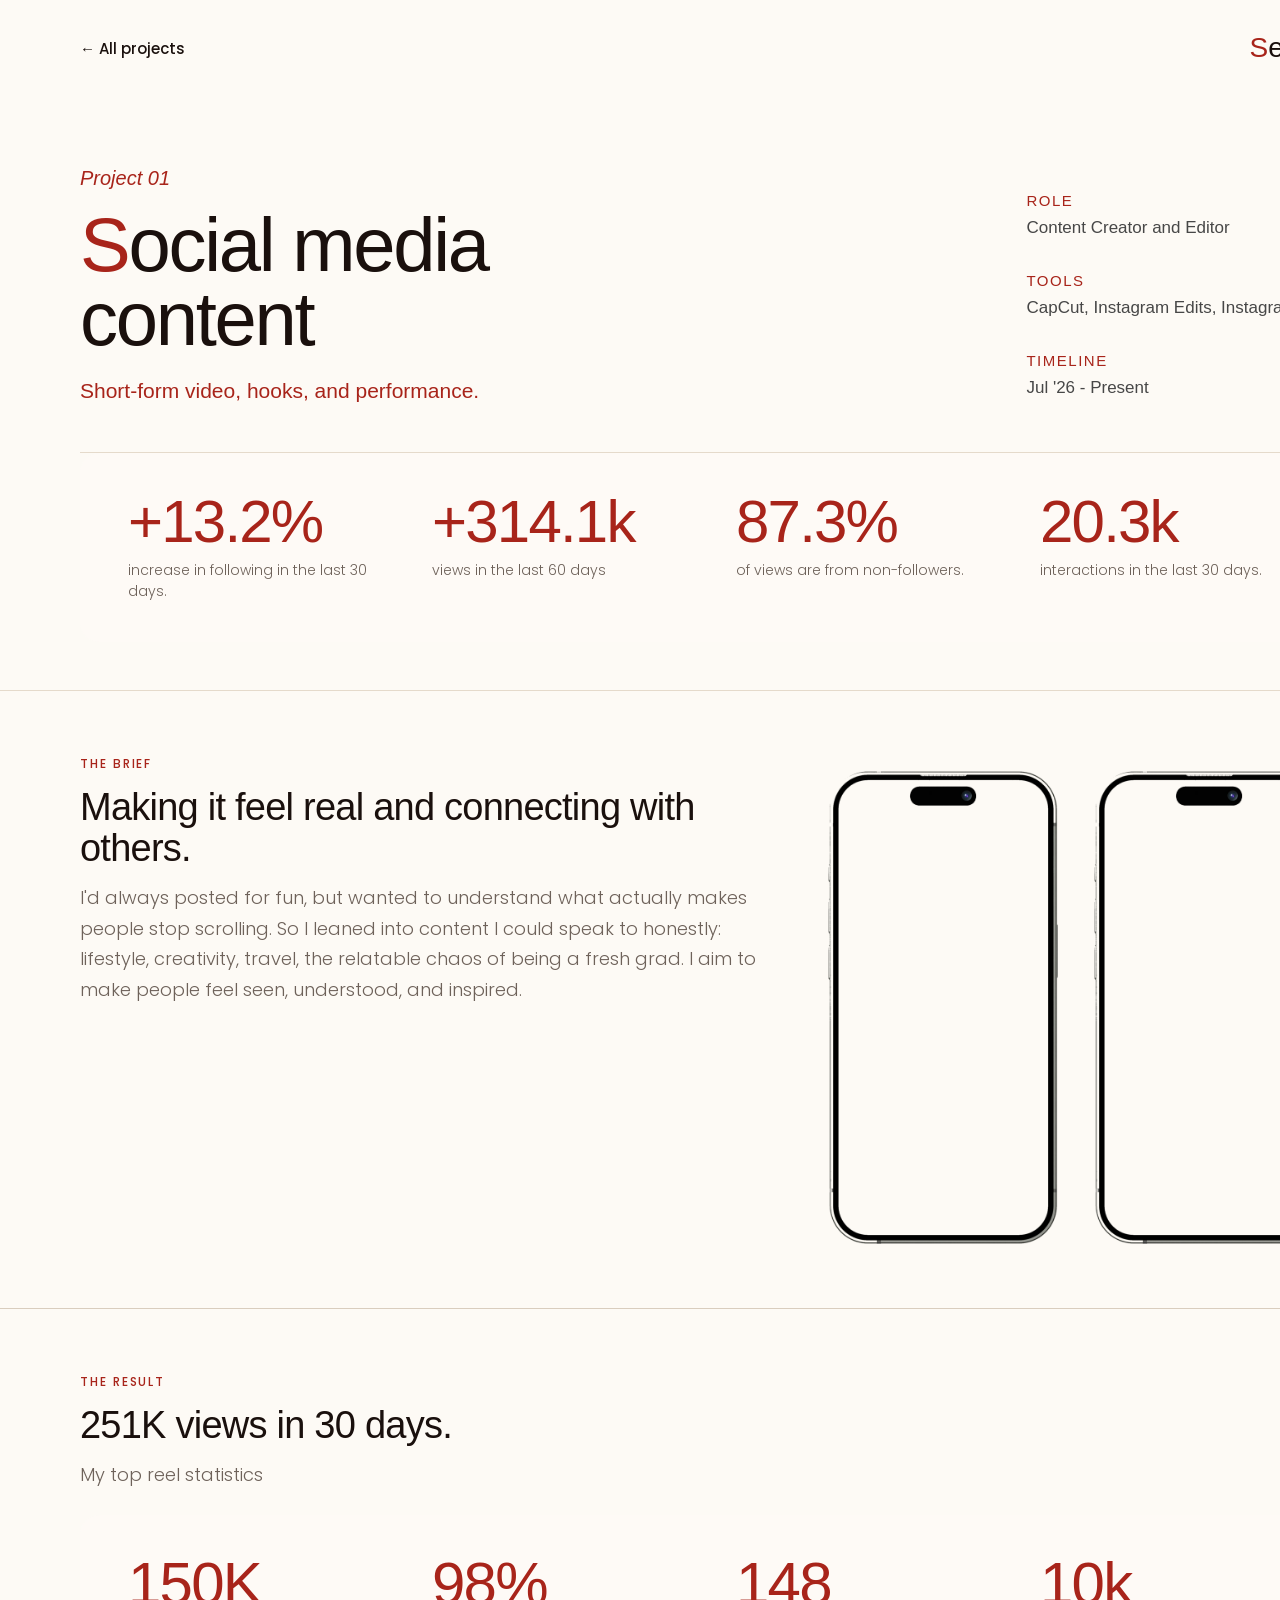
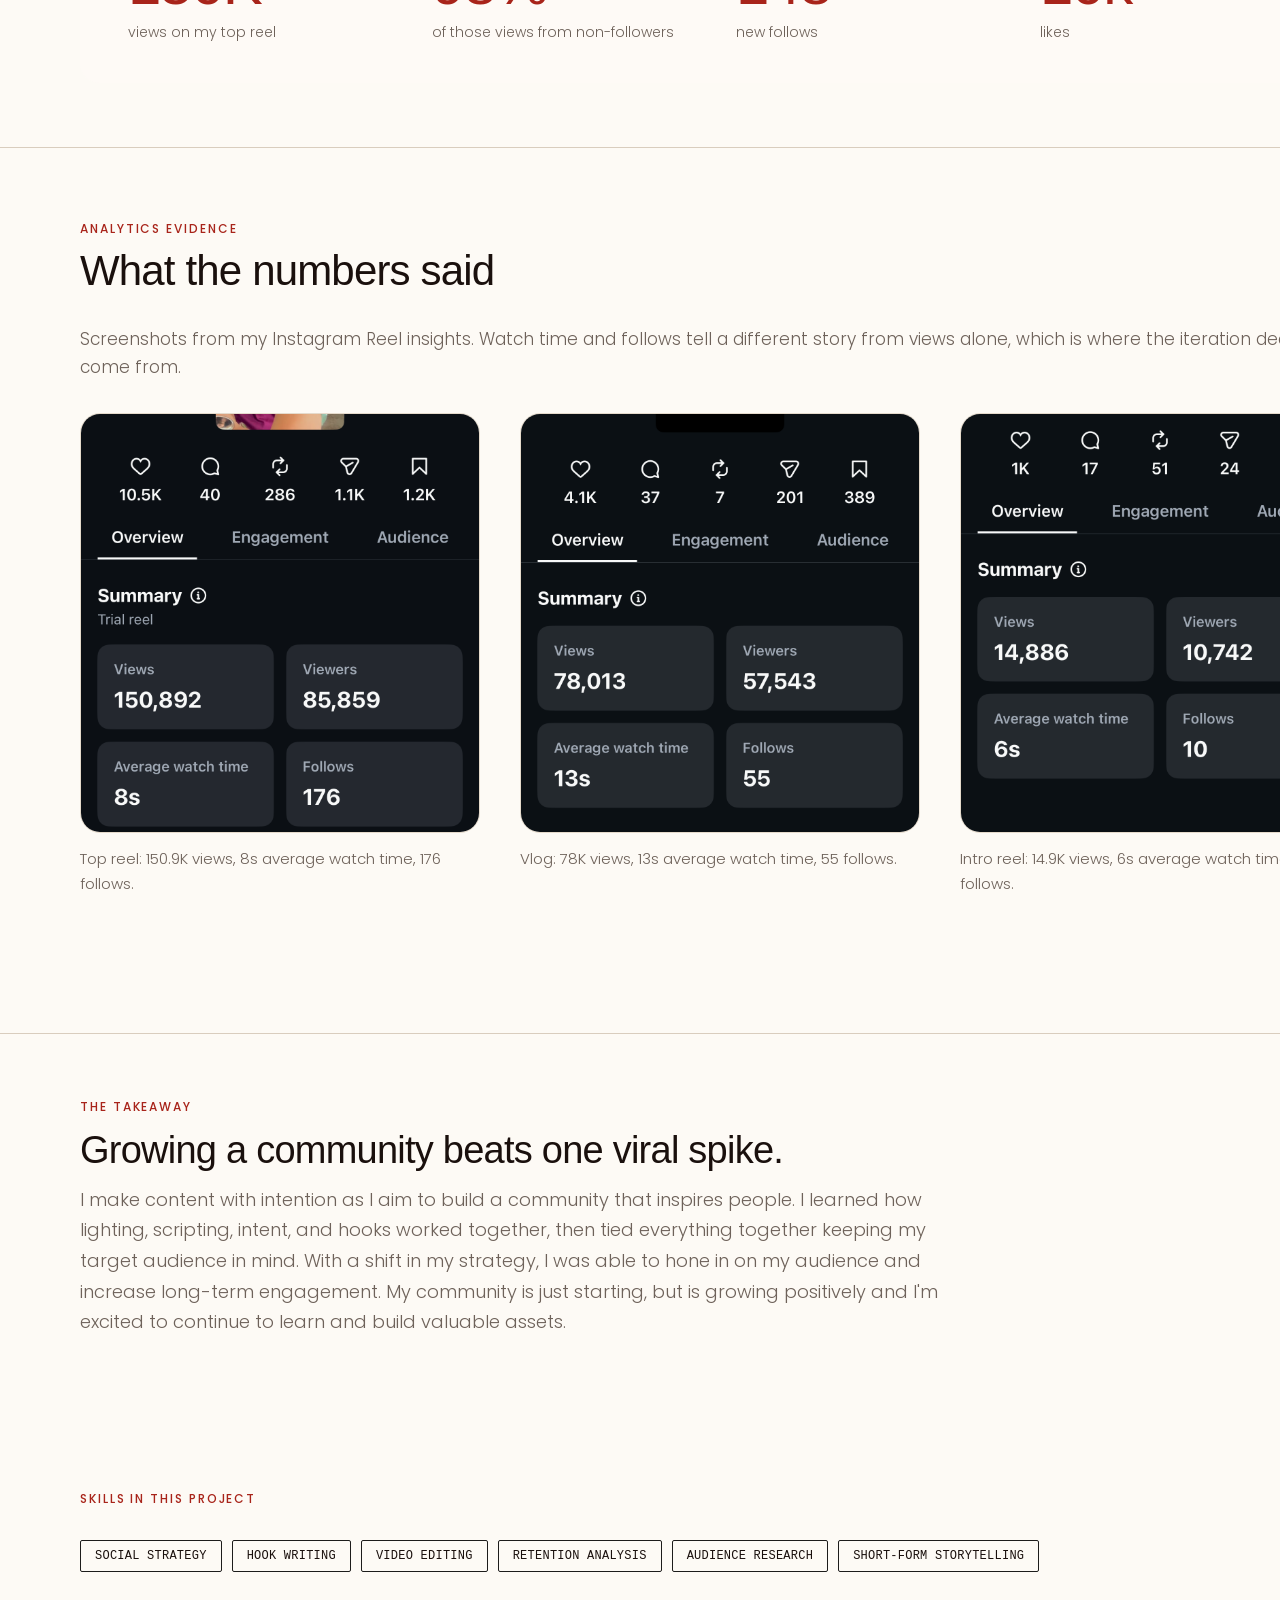
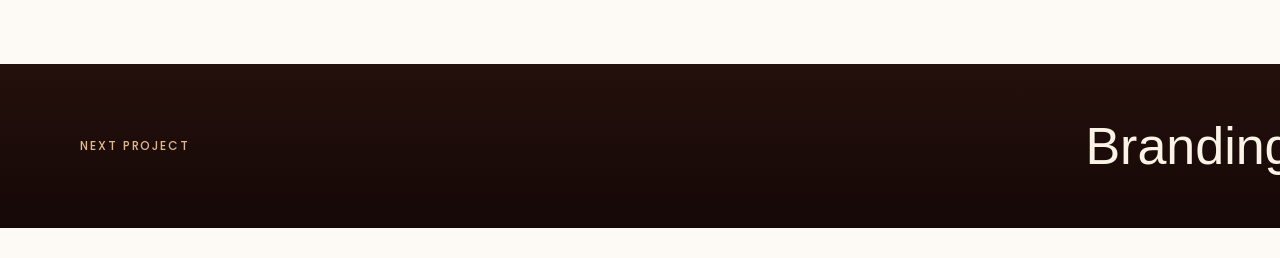
==== project1.html @ 3663c60f "Export marketing portfolio as a static site" ====
<!doctype html>
<html lang="en">
<head>
<meta charset="utf-8">
<meta name="viewport" content="width=device-width, initial-scale=1">
<title>Social media content</title>
<link rel="icon" type="image/png" href="assets/favicon.png">
<link rel="stylesheet" href="https://fonts.googleapis.com/css2?family=Poppins:wght@300;400;500&amp;display=swap">
<style>
body{margin:0;background:#FDFAF5}
a{color:inherit}
</style>

</head>
<body>
<div style="width: 1440px; height: 3458px; box-sizing: border-box; display: flex; flex-direction: column; background: #FDFAF5; color: #1A100D; font-family: 'Poppins', 'Helvetica Neue', Helvetica, Arial, sans-serif; font-weight: 300;">

<div style="height: 96px; flex-shrink: 0; box-sizing: border-box; padding: 0 80px; display: flex; justify-content: space-between; align-items: center;"><a href="index.html" style="font-size: 15px; font-weight: 500; text-decoration: none; padding: 14px 0;">← All projects</a><a href="index.html" style="font-family: 'Helvetica Neue', Helvetica, Arial, sans-serif; font-weight: 500; font-size: 28px; text-decoration: none; padding: 8px 0;"><span style="font-family: inherit; font-size: 1em; color: #A8241A;">S</span>erina Li</a></div>

<div style="flex-shrink: 0; box-sizing: border-box; padding: 64px 80px 48px; background: #FDFAF5; border-bottom: 1px solid #E5DACB;">
<div style="display: flex; gap: 80px; align-items: flex-start; justify-content: space-between;">
<div style="width: 640px; flex-shrink: 0; display: flex; flex-direction: column; gap: 20px; padding-top: 8px;">
<span style="font-family: 'Helvetica Neue', Helvetica, Arial, sans-serif; font-weight: 500; font-style: italic; font-size: 20px; line-height: 1; color: #A8241A;">Project 01</span>
<h1 style="margin: 0; font-family: 'Helvetica Neue', Helvetica, Arial, sans-serif; font-weight: 500; font-size: 76px; line-height: 0.98; letter-spacing: -0.03em; color: #1A100D;"><span style="font-family: inherit; font-size: 1em; color: #A8241A;">S</span>ocial media content</h1>
<p style="margin: 0; font-family: 'Helvetica Neue', Helvetica, Arial, sans-serif; font-weight: 500; font-size: 21px; line-height: 1.3; color: #A8241A;">Short-form video, hooks, and performance.</p>
</div><div style="padding-top: 32px; display: flex; grid-template-columns: repeat(3, minmax(0, 1fr)); gap: 32px; max-width: 920px; flex-direction: column">
<div style="display: flex; flex-direction: column; gap: 8px;"><span style="font-family: &quot;Helvetica Neue&quot;, Helvetica, Arial, sans-serif; font-weight: 500; font-size: 15px; letter-spacing: 0.1em; text-transform: uppercase; color: rgb(168, 36, 26)">Role</span><span style="font-family: &quot;Helvetica Neue&quot;, Helvetica, Arial, sans-serif; font-weight: 300; font-size: 17px; line-height: 1.35; color: rgb(71, 71, 71)">Content Creator and Editor</span></div>
<div style="display: flex; flex-direction: column; gap: 8px;"><span style="font-family: &quot;Helvetica Neue&quot;, Helvetica, Arial, sans-serif; font-weight: 500; font-size: 15px; letter-spacing: 0.1em; text-transform: uppercase; color: rgb(168, 36, 26)">Tools</span><span style="font-family: &quot;Helvetica Neue&quot;, Helvetica, Arial, sans-serif; font-weight: 300; font-size: 17px; line-height: 1.35; color: rgb(71, 71, 71)">CapCut, Instagram Edits, Instagram Insights</span></div>

<div style="display: flex; flex-direction: column; gap: 8px;"><span style="font-family: &quot;Helvetica Neue&quot;, Helvetica, Arial, sans-serif; font-weight: 500; font-size: 15px; letter-spacing: 0.1em; text-transform: uppercase; color: rgb(168, 36, 26)">Timeline</span><span style="font-family: &quot;Helvetica Neue&quot;, Helvetica, Arial, sans-serif; font-weight: 300; font-size: 17px; line-height: 1.35; color: rgb(71, 71, 71)">Jul '26 - Present</span></div></div>

</div>
<div style="margin-top: 48px; border-top: 1px solid #E5DACB;"></div>
<div style="box-sizing: border-box; padding: 40px 48px; border-radius: 20px; display: grid; grid-template-columns: repeat(4, minmax(0, 1fr)); gap: 32px; align-items: start; background-color: #FEFAF6"><div style="display: flex; flex-direction: column; gap: 10px;"><span style="font-family: &quot;Helvetica Neue&quot;, Helvetica, Arial, sans-serif; font-weight: 500; font-size: 60px; line-height: 0.95; letter-spacing: -0.03em; color: rgb(168, 36, 26)">+13.2%</span><span style="font-size: 14px; line-height: 1.5; color: rgb(110, 98, 90)">increase in following in the last 30 days.</span></div><div style="display: flex; flex-direction: column; gap: 10px;"><span style="font-family: &quot;Helvetica Neue&quot;, Helvetica, Arial, sans-serif; font-weight: 500; font-size: 60px; line-height: 0.95; letter-spacing: -0.03em; color: rgb(168, 36, 26)">+314.1k</span><span style="font-size: 14px; line-height: 1.5; color: rgb(110, 98, 90)">views in the last 60 days</span></div><div style="display: flex; flex-direction: column; gap: 10px;"><span style="font-family: &quot;Helvetica Neue&quot;, Helvetica, Arial, sans-serif; font-weight: 500; font-size: 60px; line-height: 0.95; letter-spacing: -0.03em; color: rgb(168, 36, 26)">87.3%</span><span style="font-size: 14px; line-height: 1.5; color: rgb(110, 98, 90)">of views are from non-followers.</span></div><div style="display: flex; flex-direction: column; gap: 10px;"><span style="font-family: &quot;Helvetica Neue&quot;, Helvetica, Arial, sans-serif; font-weight: 500; font-size: 60px; line-height: 0.95; letter-spacing: -0.03em; color: rgb(168, 36, 26)">20.3k</span><span style="font-size: 14px; line-height: 1.5; color: rgb(110, 98, 90)">interactions in the last 30 days.</span></div></div>
</div>

<div style="flex-shrink: 0; box-sizing: border-box; padding: 64px 80px; border-bottom: 1px solid #D9CDBE; display: flex; gap: 48px; align-items: flex-start;">
<div style="display: flex; flex-direction: column; gap: 14px; max-width: 700px; flex: 1;"><span style="font-size: 12px; font-weight: 500; letter-spacing: 0.16em; text-transform: uppercase; color: #A8241A;">The brief</span><h2 style="margin: 0; font-family: 'Helvetica Neue', Helvetica, Arial, sans-serif; font-weight: 500; font-size: 38px; line-height: 1.08; letter-spacing: -0.02em; color: #1A100D;">Making it feel real and connecting with others.</h2><p style="margin: 0; font-size: 18px; line-height: 1.7; color: #6E625A;">I'd always posted for fun, but wanted to understand what actually makes people stop scrolling. So I leaned into content I could speak to honestly:&nbsp; lifestyle, creativity, travel, the relatable chaos of being a fresh grad. I aim to make people feel seen, understood, and inspired.</p></div>
<div style="display: flex; gap: 36px; flex-shrink: 0; padding-top: 16px; justify-content: flex-start; align-items: flex-start"><div style="position: relative; width: 230px; height: 473px;"><video src="assets/47adc25da1a94048d6d989e683f9102e.mp4" autoplay="" loop="" muted="" playsinline="" aria-label="Relatable text reel: Who am I without" style="position: absolute; left: 10.6px; top: 9.1px; width: 209.3px; height: 454.5px; border-radius: 32px; object-fit: cover;"></video><img src="assets/80e3c94e7b70aa5cc688cd1a78e0a2a4.png" alt="iPhone mockup frame" style="position: absolute; left: 0; top: 0; width: 100%; height: 100%; display: block; pointer-events: none;"></div><div style="position: relative; width: 230px; height: 473px;"><video src="assets/2268cd14cb5b5499a2075101405dc840.mp4" autoplay="" loop="" muted="" playsinline="" aria-label="Vlog: day in my life as a new grad" style="position: absolute; left: 10.6px; top: 9.1px; width: 209.3px; height: 454.5px; border-radius: 32px; object-fit: cover;"></video><img src="assets/80e3c94e7b70aa5cc688cd1a78e0a2a4.png" alt="iPhone mockup frame" style="position: absolute; left: 0; top: 0; width: 100%; height: 100%; display: block; pointer-events: none; object-fit: cover; object-position: 100% 50%"></div></div>

</div><div style="flex-shrink: 0; box-sizing: border-box; padding: 64px 80px; border-bottom: 1px solid #D9CDBE; display: flex; flex-direction: column; gap: 24px">
<div style="display: flex; flex-direction: column; gap: 14px; max-width: 880px;"><span style="font-size: 12px; font-weight: 500; letter-spacing: 0.16em; text-transform: uppercase; color: #A8241A;">The result</span><h2 style="margin: 0; font-family: 'Helvetica Neue', Helvetica, Arial, sans-serif; font-weight: 500; font-size: 38px; line-height: 1.08; letter-spacing: -0.02em; color: #1A100D;">251K views in 30 days.</h2><p style="margin: 0; font-size: 18px; line-height: 1.7; color: #6E625A;">My top reel statistics</p></div><div style="box-sizing: border-box; padding: 40px 48px; border-radius: 20px; display: grid; grid-template-columns: repeat(4, minmax(0, 1fr)); gap: 32px; align-items: start; background-color: #FEFAF6"><div style="display: flex; flex-direction: column; gap: 10px;"><span style="font-family: &quot;Helvetica Neue&quot;, Helvetica, Arial, sans-serif; font-weight: 500; font-size: 60px; line-height: 0.95; letter-spacing: -0.03em; color: rgb(168, 36, 26)">150K</span><span style="font-size: 14px; line-height: 1.5; color: rgb(110, 98, 90)">views on my top reel</span></div><div style="display: flex; flex-direction: column; gap: 10px;"><span style="font-family: 'Helvetica Neue', Helvetica, Arial, sans-serif; font-weight: 500; font-size: 60px; line-height: 0.95; letter-spacing: -0.03em; color: #A8241A;">98%</span><span style="font-size: 14px; line-height: 1.5; color: #6E625A;">of those views from non-followers</span></div><div style="display: flex; flex-direction: column; gap: 10px;"><span style="font-family: &quot;Helvetica Neue&quot;, Helvetica, Arial, sans-serif; font-weight: 500; font-size: 60px; line-height: 0.95; letter-spacing: -0.03em; color: rgb(168, 36, 26)">148</span><span style="font-size: 14px; line-height: 1.5; color: rgb(110, 98, 90)">new follows</span></div><div style="display: flex; flex-direction: column; gap: 10px;"><span style="font-family: &quot;Helvetica Neue&quot;, Helvetica, Arial, sans-serif; font-weight: 500; font-size: 60px; line-height: 0.95; letter-spacing: -0.03em; color: rgb(168, 36, 26)">10k</span><span style="font-size: 14px; line-height: 1.5; color: rgb(110, 98, 90)">likes</span></div></div>

</div><div style="height: 886px; flex-shrink: 0; box-sizing: border-box; padding: 72px 80px; border-bottom: 1px solid #D9CDBE; display: flex; flex-direction: column; gap: 32px;"><div style="display: flex; flex-direction: column; gap: 12px;"><span style="font-size: 12px; font-weight: 500; letter-spacing: 0.16em; text-transform: uppercase; color: #A8241A;">Analytics evidence</span><h2 style="margin: 0; font-family: 'Helvetica Neue', Helvetica, Arial, sans-serif; font-weight: 500; font-size: 42px; line-height: 1.02; letter-spacing: -0.02em;">What the numbers said</h2></div><p style="margin: 0; font-size: 17px; line-height: 1.65; color: #6E625A;">Screenshots from my Instagram Reel insights. Watch time and follows tell a different story from views alone, which is where the iteration decisions come from.</p><div style="display: grid; grid-template-columns: repeat(3, minmax(0, 1fr)); gap: 40px;"><div style="display: flex; flex-direction: column; gap: 14px;"><div style="height: 418px; overflow: hidden; border-radius: 20px; border: 1px solid #E5DACB; background: #fff;"><img src="assets/add19d3a742996b361c4046884dfb5ec.png" alt="Top reel: 150.9K views, 8s average watch time, 176 follows." style="width: 100%; display: block;"></div><p style="margin: 0; font-size: 15px; line-height: 1.65; color: #6E625A;">Top reel: 150.9K views, 8s average watch time, 176 follows.</p></div><div style="display: flex; flex-direction: column; gap: 14px;"><div style="height: 418px; overflow: hidden; border-radius: 20px; border: 1px solid #E5DACB; background: #fff;"><img src="assets/6ef630e057c259bfbb6cfc4eec92b69b.png" alt="Vlog: 78K views, 13s average watch time, 55 follows." style="width: 100%; display: block;"></div><p style="margin: 0; font-size: 15px; line-height: 1.65; color: #6E625A;">Vlog: 78K views, 13s average watch time, 55 follows.</p></div><div style="display: flex; flex-direction: column; gap: 14px;"><div style="height: 418px; overflow: hidden; border-radius: 20px; border: 1px solid #E5DACB; background: #fff;"><img src="assets/c5e75fe32cd4b06a8ac67d6f9f9ea58f.png" alt="Intro reel: 14.9K views, 6s average watch time, 10 follows." style="width: 100%; display: block;"></div><p style="margin: 0; font-size: 15px; line-height: 1.65; color: #6E625A;">Intro reel: 14.9K views, 6s average watch time, 10 follows.</p></div></div></div><div style="height: 400px; flex-shrink: 0; box-sizing: border-box; padding: 64px 80px; border-bottom: none; display: flex; flex-direction: column; gap: 24px; padding-left: 80px">
<div style="display: flex; flex-direction: column; gap: 14px; max-width: 880px;"><span style="font-size: 12px; font-weight: 500; letter-spacing: 0.16em; text-transform: uppercase; color: #A8241A;">The takeaway</span><h2 style="margin: 0; font-family: 'Helvetica Neue', Helvetica, Arial, sans-serif; font-weight: 500; font-size: 38px; line-height: 1.08; letter-spacing: -0.02em; color: #1A100D;">Growing a community beats one viral spike.</h2><p style="margin: 0; font-size: 18px; line-height: 1.7; color: #6E625A; width: 100%">I make content with intention as I aim to build a community that inspires people. I learned how lighting, scripting, intent, and hooks worked together, then tied everything together keeping my target audience in mind. With a shift in my strategy, I was able to hone in on my audience and increase long-term engagement. My community is just starting, but is growing positively and I'm excited to continue to learn and build valuable assets.</p></div>

</div><div style="height: 230px; flex-shrink: 0; box-sizing: border-box; padding: 56px 80px; display: flex; flex-direction: column; gap: 32px;"><span style="font-size: 12px; font-weight: 500; letter-spacing: 0.16em; text-transform: uppercase; color: #A8241A;">Skills in this project</span><div style="display: flex; flex-wrap: wrap; gap: 10px;"><span style="border: 1px solid #1D1C1B; padding: 9px 14px; border-radius: 2px; font-family: 'DM Mono', ui-monospace, Menlo, monospace; font-weight: 400; font-size: 12px; line-height: 1; letter-spacing: 0.02em; text-transform: uppercase;">Social strategy</span><span style="border: 1px solid #1D1C1B; padding: 9px 14px; border-radius: 2px; font-family: 'DM Mono', ui-monospace, Menlo, monospace; font-weight: 400; font-size: 12px; line-height: 1; letter-spacing: 0.02em; text-transform: uppercase;">Hook writing</span><span style="border: 1px solid #1D1C1B; padding: 9px 14px; border-radius: 2px; font-family: 'DM Mono', ui-monospace, Menlo, monospace; font-weight: 400; font-size: 12px; line-height: 1; letter-spacing: 0.02em; text-transform: uppercase;">Video editing</span><span style="border: 1px solid #1D1C1B; padding: 9px 14px; border-radius: 2px; font-family: 'DM Mono', ui-monospace, Menlo, monospace; font-weight: 400; font-size: 12px; line-height: 1; letter-spacing: 0.02em; text-transform: uppercase;">Retention analysis</span><span style="border: 1px solid #1D1C1B; padding: 9px 14px; border-radius: 2px; font-family: 'DM Mono', ui-monospace, Menlo, monospace; font-weight: 400; font-size: 12px; line-height: 1; letter-spacing: 0.02em; text-transform: uppercase;">Audience research</span><span style="border: 1px solid #1D1C1B; padding: 9px 14px; border-radius: 2px; font-family: 'DM Mono', ui-monospace, Menlo, monospace; font-weight: 400; font-size: 12px; line-height: 1; letter-spacing: 0.02em; text-transform: uppercase;">Short-form storytelling</span></div></div>

<div style="height: 164px; flex-shrink: 0; box-sizing: border-box; padding: 0 80px; background: linear-gradient(180deg, #24100C 0%, #150807 100%); color: #FBF3E6; display: flex; justify-content: space-between; align-items: center;"><span style="font-size: 12px; font-weight: 500; letter-spacing: 0.16em; text-transform: uppercase; color: #E2B98A;">Next project</span><a href="project2.html" style="font-family: 'Helvetica Neue', Helvetica, Arial, sans-serif; font-weight: 500; font-size: 52px; text-decoration: none; padding: 8px 0;">Branding →</a></div>

</div>

</body>
</html>
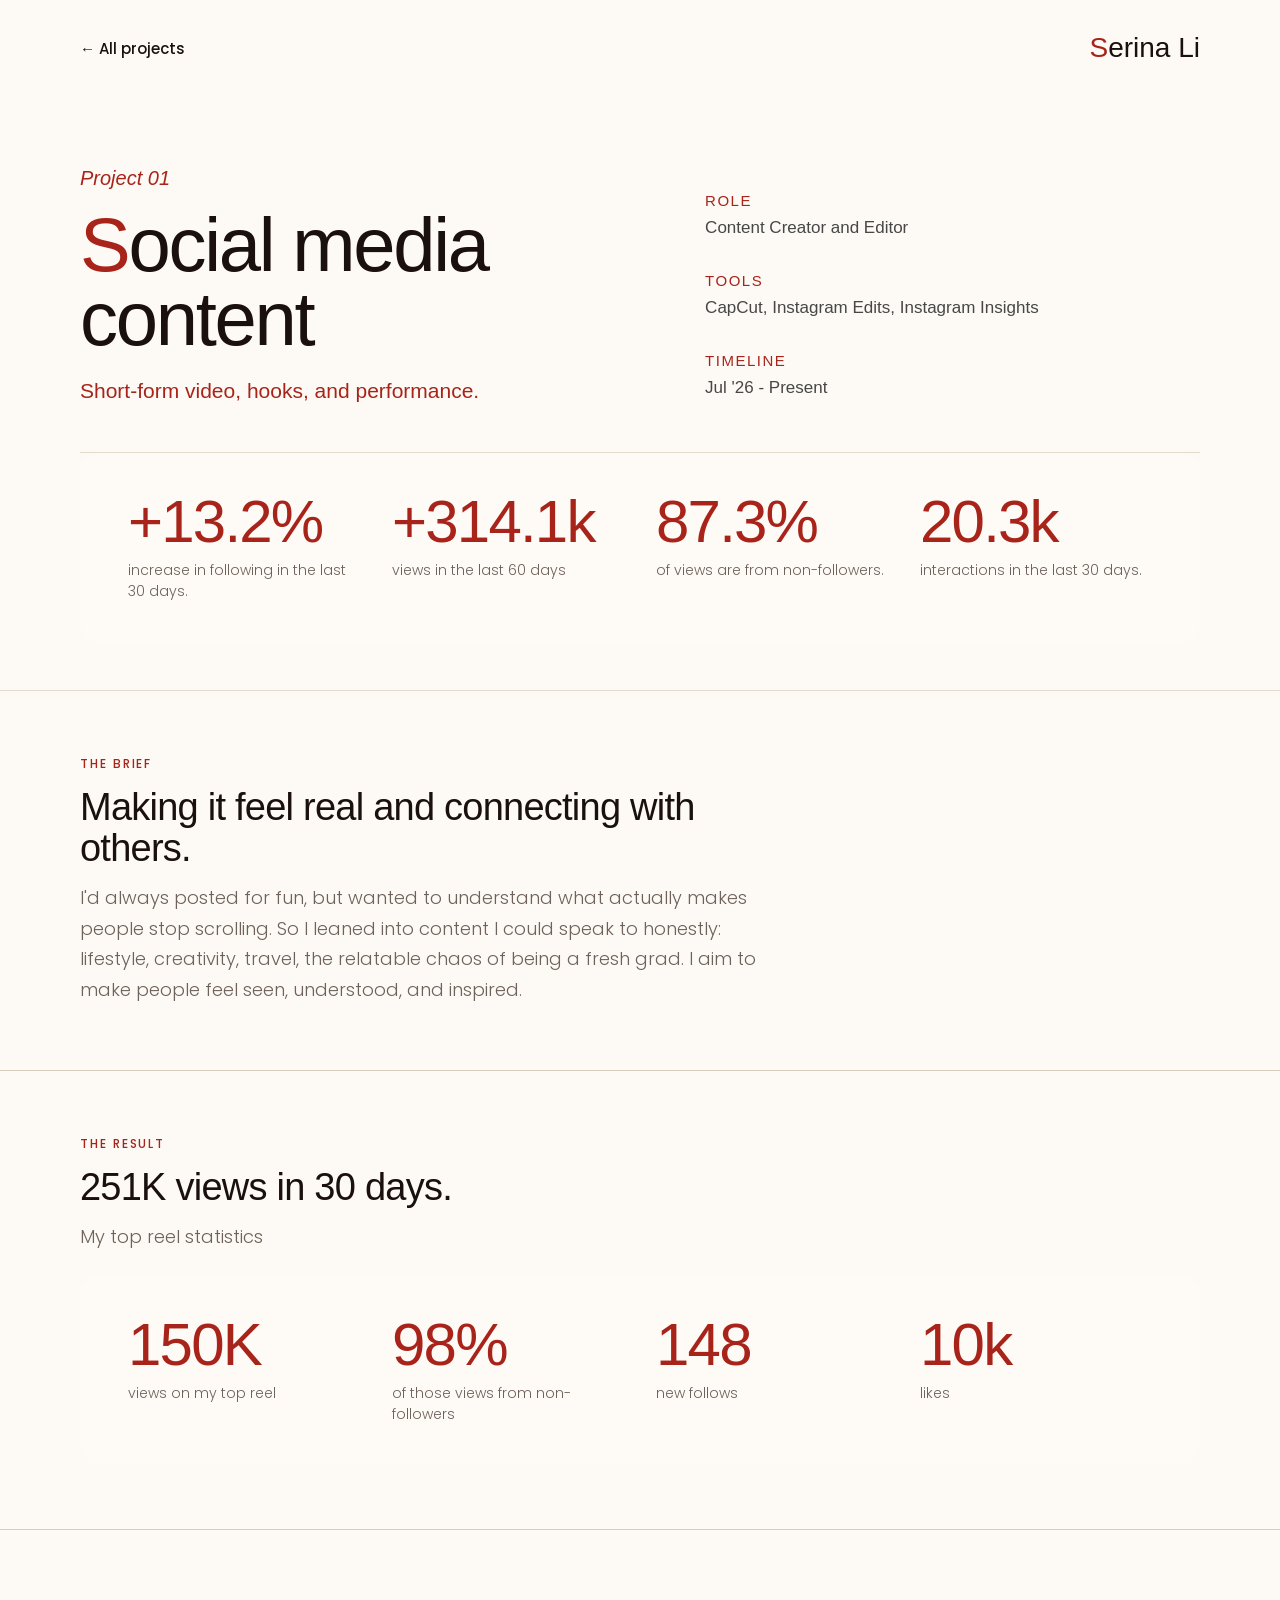
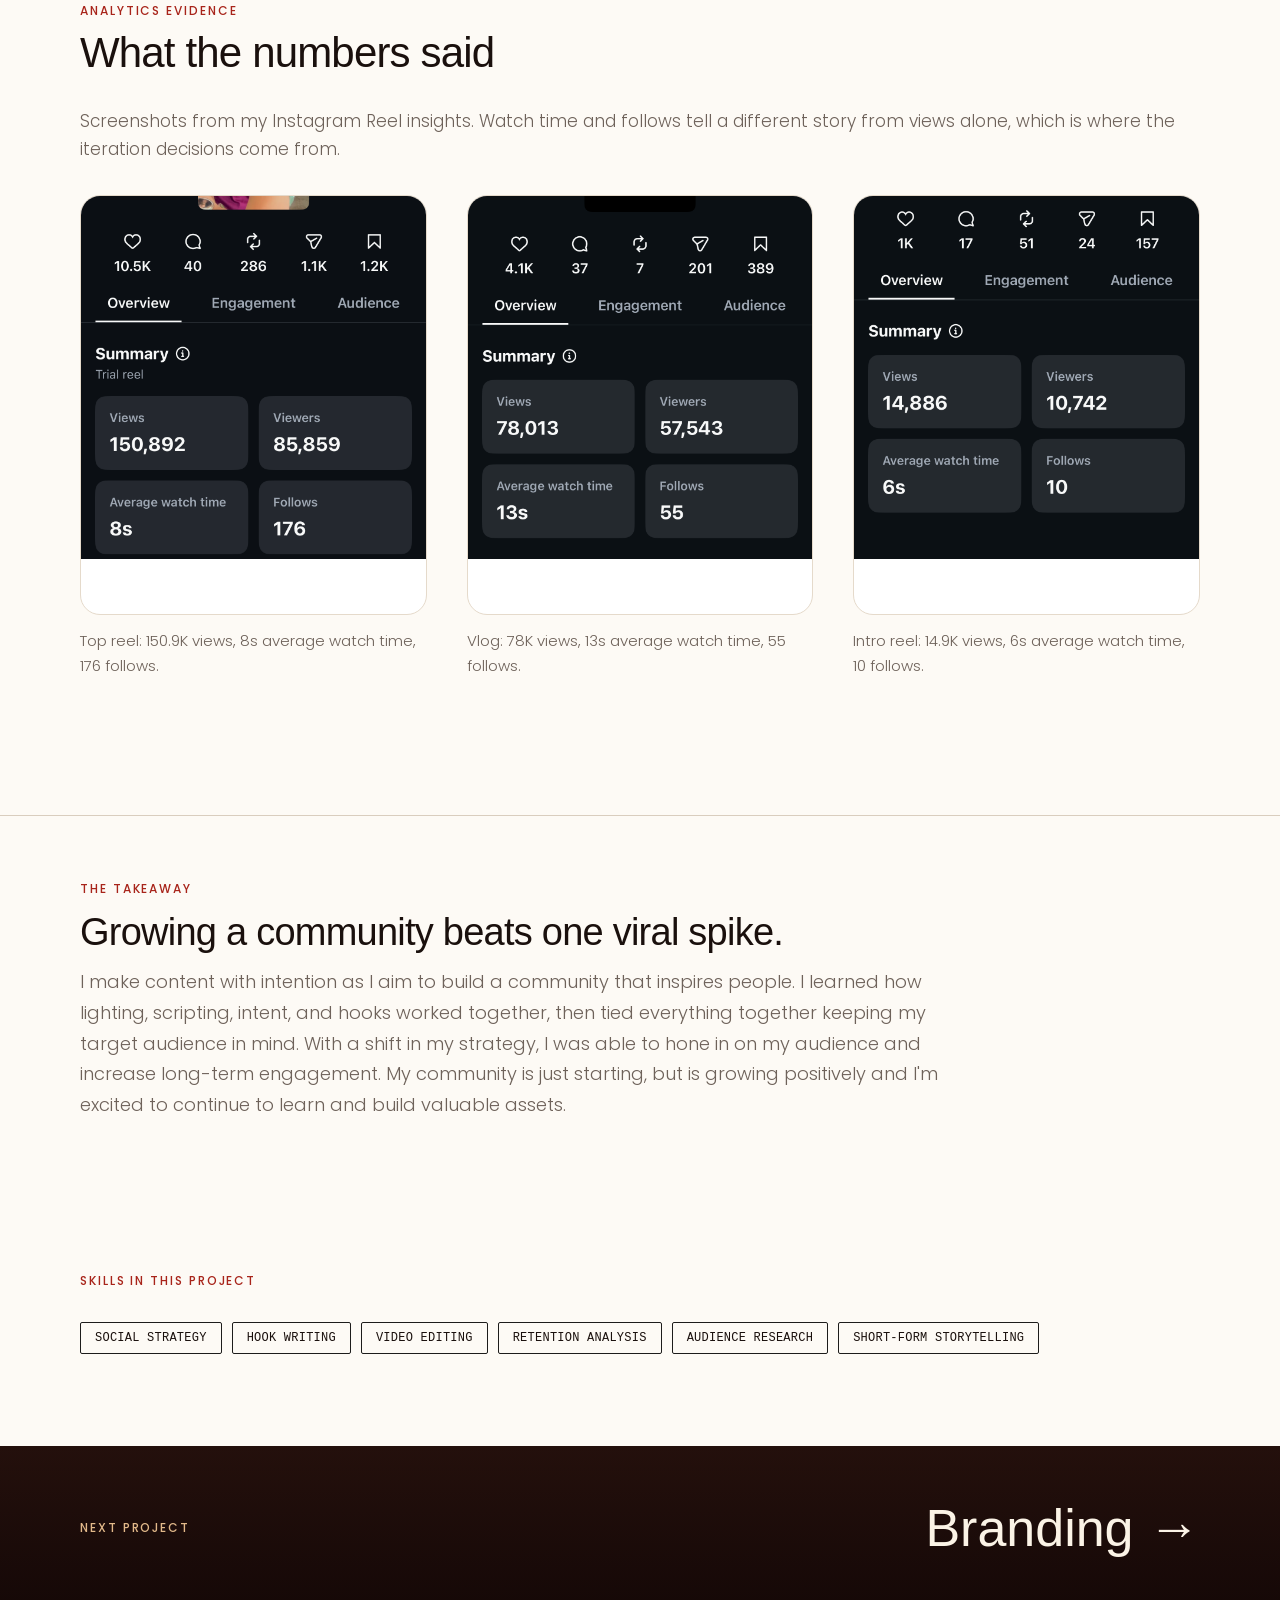
==== commit 00dbe6d2: "Make site responsive for mobile, tablet and desktop; fix Gloss Moderne vision board cards Co-Authore" ====
--- a/project1.html
+++ b/project1.html
@@ -1,54 +1,44 @@
-<!doctype html>
+<!DOCTYPE html>
+
 <html lang="en">
 <head>
-<meta charset="utf-8">
-<meta name="viewport" content="width=device-width, initial-scale=1">
+<meta charset="utf-8"/>
+<meta content="width=device-width, initial-scale=1" name="viewport"/>
 <title>Social media content</title>
-<link rel="icon" type="image/png" href="assets/favicon.png">
-<link rel="stylesheet" href="https://fonts.googleapis.com/css2?family=Poppins:wght@300;400;500&amp;display=swap">
+<link href="assets/favicon.png" rel="icon" type="image/png"/>
+<link href="https://fonts.googleapis.com/css2?family=Poppins:wght@300;400;500&amp;display=swap" rel="stylesheet"/>
 <style>
 body{margin:0;background:#FDFAF5}
 a{color:inherit}
 </style>
-
+<link rel="stylesheet" href="assets/css/responsive.css">
 </head>
 <body>
-<div style="width: 1440px; height: 3458px; box-sizing: border-box; display: flex; flex-direction: column; background: #FDFAF5; color: #1A100D; font-family: 'Poppins', 'Helvetica Neue', Helvetica, Arial, sans-serif; font-weight: 300;">
-
-<div style="height: 96px; flex-shrink: 0; box-sizing: border-box; padding: 0 80px; display: flex; justify-content: space-between; align-items: center;"><a href="index.html" style="font-size: 15px; font-weight: 500; text-decoration: none; padding: 14px 0;">← All projects</a><a href="index.html" style="font-family: 'Helvetica Neue', Helvetica, Arial, sans-serif; font-weight: 500; font-size: 28px; text-decoration: none; padding: 8px 0;"><span style="font-family: inherit; font-size: 1em; color: #A8241A;">S</span>erina Li</a></div>
-
-<div style="flex-shrink: 0; box-sizing: border-box; padding: 64px 80px 48px; background: #FDFAF5; border-bottom: 1px solid #E5DACB;">
-<div style="display: flex; gap: 80px; align-items: flex-start; justify-content: space-between;">
-<div style="width: 640px; flex-shrink: 0; display: flex; flex-direction: column; gap: 20px; padding-top: 8px;">
+<div class="pg" style="width: 100%; max-width: 1440px; margin: 0 auto; box-sizing: border-box; display: flex; flex-direction: column; background: #FDFAF5; color: #1A100D; font-family: 'Poppins', 'Helvetica Neue', Helvetica, Arial, sans-serif; font-weight: 300;">
+<div class="topbar" style="min-height: 96px; flex-shrink: 0; box-sizing: border-box; padding: 0 80px; display: flex; justify-content: space-between; align-items: center;"><a href="index.html" style="font-size: 15px; font-weight: 500; text-decoration: none; padding: 14px 0;">← All projects</a><a href="index.html" style="font-family: 'Helvetica Neue', Helvetica, Arial, sans-serif; font-weight: 500; font-size: 28px; text-decoration: none; padding: 8px 0;"><span style="font-family: inherit; font-size: 1em; color: #A8241A;">S</span>erina Li</a></div>
+<div class="sec" style="flex-shrink: 0; box-sizing: border-box; padding: 64px 80px 48px; background: #FDFAF5; border-bottom: 1px solid #E5DACB;">
+<div class="titlerow" style="display: flex; gap: 80px; align-items: flex-start; justify-content: space-between;">
+<div class="titlecol" style="width: 640px; flex-shrink: 0; display: flex; flex-direction: column; gap: 20px; padding-top: 8px;">
 <span style="font-family: 'Helvetica Neue', Helvetica, Arial, sans-serif; font-weight: 500; font-style: italic; font-size: 20px; line-height: 1; color: #A8241A;">Project 01</span>
-<h1 style="margin: 0; font-family: 'Helvetica Neue', Helvetica, Arial, sans-serif; font-weight: 500; font-size: 76px; line-height: 0.98; letter-spacing: -0.03em; color: #1A100D;"><span style="font-family: inherit; font-size: 1em; color: #A8241A;">S</span>ocial media content</h1>
+<h1 class="t-h1" style="margin: 0; font-family: 'Helvetica Neue', Helvetica, Arial, sans-serif; font-weight: 500; font-size: 76px; line-height: 0.98; letter-spacing: -0.03em; color: #1A100D; --fs: 76px"><span style="font-family: inherit; font-size: 1em; color: #A8241A;">S</span>ocial media content</h1>
 <p style="margin: 0; font-family: 'Helvetica Neue', Helvetica, Arial, sans-serif; font-weight: 500; font-size: 21px; line-height: 1.3; color: #A8241A;">Short-form video, hooks, and performance.</p>
-</div><div style="padding-top: 32px; display: flex; grid-template-columns: repeat(3, minmax(0, 1fr)); gap: 32px; max-width: 920px; flex-direction: column">
-<div style="display: flex; flex-direction: column; gap: 8px;"><span style="font-family: &quot;Helvetica Neue&quot;, Helvetica, Arial, sans-serif; font-weight: 500; font-size: 15px; letter-spacing: 0.1em; text-transform: uppercase; color: rgb(168, 36, 26)">Role</span><span style="font-family: &quot;Helvetica Neue&quot;, Helvetica, Arial, sans-serif; font-weight: 300; font-size: 17px; line-height: 1.35; color: rgb(71, 71, 71)">Content Creator and Editor</span></div>
-<div style="display: flex; flex-direction: column; gap: 8px;"><span style="font-family: &quot;Helvetica Neue&quot;, Helvetica, Arial, sans-serif; font-weight: 500; font-size: 15px; letter-spacing: 0.1em; text-transform: uppercase; color: rgb(168, 36, 26)">Tools</span><span style="font-family: &quot;Helvetica Neue&quot;, Helvetica, Arial, sans-serif; font-weight: 300; font-size: 17px; line-height: 1.35; color: rgb(71, 71, 71)">CapCut, Instagram Edits, Instagram Insights</span></div>
-
-<div style="display: flex; flex-direction: column; gap: 8px;"><span style="font-family: &quot;Helvetica Neue&quot;, Helvetica, Arial, sans-serif; font-weight: 500; font-size: 15px; letter-spacing: 0.1em; text-transform: uppercase; color: rgb(168, 36, 26)">Timeline</span><span style="font-family: &quot;Helvetica Neue&quot;, Helvetica, Arial, sans-serif; font-weight: 300; font-size: 17px; line-height: 1.35; color: rgb(71, 71, 71)">Jul '26 - Present</span></div></div>
-
+</div><div class="meta" style="padding-top: 32px; display: flex; grid-template-columns: repeat(3, minmax(0, 1fr)); gap: 32px; max-width: 920px; flex-direction: column">
+<div style="display: flex; flex-direction: column; gap: 8px;"><span style='font-family: "Helvetica Neue", Helvetica, Arial, sans-serif; font-weight: 500; font-size: 15px; letter-spacing: 0.1em; text-transform: uppercase; color: rgb(168, 36, 26)'>Role</span><span style='font-family: "Helvetica Neue", Helvetica, Arial, sans-serif; font-weight: 300; font-size: 17px; line-height: 1.35; color: rgb(71, 71, 71)'>Content Creator and Editor</span></div>
+<div style="display: flex; flex-direction: column; gap: 8px;"><span style='font-family: "Helvetica Neue", Helvetica, Arial, sans-serif; font-weight: 500; font-size: 15px; letter-spacing: 0.1em; text-transform: uppercase; color: rgb(168, 36, 26)'>Tools</span><span style='font-family: "Helvetica Neue", Helvetica, Arial, sans-serif; font-weight: 300; font-size: 17px; line-height: 1.35; color: rgb(71, 71, 71)'>CapCut, Instagram Edits, Instagram Insights</span></div>
+<div style="display: flex; flex-direction: column; gap: 8px;"><span style='font-family: "Helvetica Neue", Helvetica, Arial, sans-serif; font-weight: 500; font-size: 15px; letter-spacing: 0.1em; text-transform: uppercase; color: rgb(168, 36, 26)'>Timeline</span><span style='font-family: "Helvetica Neue", Helvetica, Arial, sans-serif; font-weight: 300; font-size: 17px; line-height: 1.35; color: rgb(71, 71, 71)'>Jul '26 - Present</span></div></div>
 </div>
 <div style="margin-top: 48px; border-top: 1px solid #E5DACB;"></div>
-<div style="box-sizing: border-box; padding: 40px 48px; border-radius: 20px; display: grid; grid-template-columns: repeat(4, minmax(0, 1fr)); gap: 32px; align-items: start; background-color: #FEFAF6"><div style="display: flex; flex-direction: column; gap: 10px;"><span style="font-family: &quot;Helvetica Neue&quot;, Helvetica, Arial, sans-serif; font-weight: 500; font-size: 60px; line-height: 0.95; letter-spacing: -0.03em; color: rgb(168, 36, 26)">+13.2%</span><span style="font-size: 14px; line-height: 1.5; color: rgb(110, 98, 90)">increase in following in the last 30 days.</span></div><div style="display: flex; flex-direction: column; gap: 10px;"><span style="font-family: &quot;Helvetica Neue&quot;, Helvetica, Arial, sans-serif; font-weight: 500; font-size: 60px; line-height: 0.95; letter-spacing: -0.03em; color: rgb(168, 36, 26)">+314.1k</span><span style="font-size: 14px; line-height: 1.5; color: rgb(110, 98, 90)">views in the last 60 days</span></div><div style="display: flex; flex-direction: column; gap: 10px;"><span style="font-family: &quot;Helvetica Neue&quot;, Helvetica, Arial, sans-serif; font-weight: 500; font-size: 60px; line-height: 0.95; letter-spacing: -0.03em; color: rgb(168, 36, 26)">87.3%</span><span style="font-size: 14px; line-height: 1.5; color: rgb(110, 98, 90)">of views are from non-followers.</span></div><div style="display: flex; flex-direction: column; gap: 10px;"><span style="font-family: &quot;Helvetica Neue&quot;, Helvetica, Arial, sans-serif; font-weight: 500; font-size: 60px; line-height: 0.95; letter-spacing: -0.03em; color: rgb(168, 36, 26)">20.3k</span><span style="font-size: 14px; line-height: 1.5; color: rgb(110, 98, 90)">interactions in the last 30 days.</span></div></div>
+<div class="g4 stats" style="box-sizing: border-box; padding: 40px 48px; border-radius: 20px; display: grid; grid-template-columns: repeat(4, minmax(0, 1fr)); gap: 32px; align-items: start; background-color: #FEFAF6"><div style="display: flex; flex-direction: column; gap: 10px;"><span class="t-num" style='font-family: "Helvetica Neue", Helvetica, Arial, sans-serif; font-weight: 500; font-size: 60px; line-height: 0.95; letter-spacing: -0.03em; color: rgb(168, 36, 26); --fs: 60px'>+13.2%</span><span style="font-size: 14px; line-height: 1.5; color: rgb(110, 98, 90)">increase in following in the last 30 days.</span></div><div style="display: flex; flex-direction: column; gap: 10px;"><span class="t-num" style='font-family: "Helvetica Neue", Helvetica, Arial, sans-serif; font-weight: 500; font-size: 60px; line-height: 0.95; letter-spacing: -0.03em; color: rgb(168, 36, 26); --fs: 60px'>+314.1k</span><span style="font-size: 14px; line-height: 1.5; color: rgb(110, 98, 90)">views in the last 60 days</span></div><div style="display: flex; flex-direction: column; gap: 10px;"><span class="t-num" style='font-family: "Helvetica Neue", Helvetica, Arial, sans-serif; font-weight: 500; font-size: 60px; line-height: 0.95; letter-spacing: -0.03em; color: rgb(168, 36, 26); --fs: 60px'>87.3%</span><span style="font-size: 14px; line-height: 1.5; color: rgb(110, 98, 90)">of views are from non-followers.</span></div><div style="display: flex; flex-direction: column; gap: 10px;"><span class="t-num" style='font-family: "Helvetica Neue", Helvetica, Arial, sans-serif; font-weight: 500; font-size: 60px; line-height: 0.95; letter-spacing: -0.03em; color: rgb(168, 36, 26); --fs: 60px'>20.3k</span><span style="font-size: 14px; line-height: 1.5; color: rgb(110, 98, 90)">interactions in the last 30 days.</span></div></div>
 </div>
-
-<div style="flex-shrink: 0; box-sizing: border-box; padding: 64px 80px; border-bottom: 1px solid #D9CDBE; display: flex; gap: 48px; align-items: flex-start;">
-<div style="display: flex; flex-direction: column; gap: 14px; max-width: 700px; flex: 1;"><span style="font-size: 12px; font-weight: 500; letter-spacing: 0.16em; text-transform: uppercase; color: #A8241A;">The brief</span><h2 style="margin: 0; font-family: 'Helvetica Neue', Helvetica, Arial, sans-serif; font-weight: 500; font-size: 38px; line-height: 1.08; letter-spacing: -0.02em; color: #1A100D;">Making it feel real and connecting with others.</h2><p style="margin: 0; font-size: 18px; line-height: 1.7; color: #6E625A;">I'd always posted for fun, but wanted to understand what actually makes people stop scrolling. So I leaned into content I could speak to honestly:&nbsp; lifestyle, creativity, travel, the relatable chaos of being a fresh grad. I aim to make people feel seen, understood, and inspired.</p></div>
-<div style="display: flex; gap: 36px; flex-shrink: 0; padding-top: 16px; justify-content: flex-start; align-items: flex-start"><div style="position: relative; width: 230px; height: 473px;"><video src="assets/47adc25da1a94048d6d989e683f9102e.mp4" autoplay="" loop="" muted="" playsinline="" aria-label="Relatable text reel: Who am I without" style="position: absolute; left: 10.6px; top: 9.1px; width: 209.3px; height: 454.5px; border-radius: 32px; object-fit: cover;"></video><img src="assets/80e3c94e7b70aa5cc688cd1a78e0a2a4.png" alt="iPhone mockup frame" style="position: absolute; left: 0; top: 0; width: 100%; height: 100%; display: block; pointer-events: none;"></div><div style="position: relative; width: 230px; height: 473px;"><video src="assets/2268cd14cb5b5499a2075101405dc840.mp4" autoplay="" loop="" muted="" playsinline="" aria-label="Vlog: day in my life as a new grad" style="position: absolute; left: 10.6px; top: 9.1px; width: 209.3px; height: 454.5px; border-radius: 32px; object-fit: cover;"></video><img src="assets/80e3c94e7b70aa5cc688cd1a78e0a2a4.png" alt="iPhone mockup frame" style="position: absolute; left: 0; top: 0; width: 100%; height: 100%; display: block; pointer-events: none; object-fit: cover; object-position: 100% 50%"></div></div>
-
-</div><div style="flex-shrink: 0; box-sizing: border-box; padding: 64px 80px; border-bottom: 1px solid #D9CDBE; display: flex; flex-direction: column; gap: 24px">
-<div style="display: flex; flex-direction: column; gap: 14px; max-width: 880px;"><span style="font-size: 12px; font-weight: 500; letter-spacing: 0.16em; text-transform: uppercase; color: #A8241A;">The result</span><h2 style="margin: 0; font-family: 'Helvetica Neue', Helvetica, Arial, sans-serif; font-weight: 500; font-size: 38px; line-height: 1.08; letter-spacing: -0.02em; color: #1A100D;">251K views in 30 days.</h2><p style="margin: 0; font-size: 18px; line-height: 1.7; color: #6E625A;">My top reel statistics</p></div><div style="box-sizing: border-box; padding: 40px 48px; border-radius: 20px; display: grid; grid-template-columns: repeat(4, minmax(0, 1fr)); gap: 32px; align-items: start; background-color: #FEFAF6"><div style="display: flex; flex-direction: column; gap: 10px;"><span style="font-family: &quot;Helvetica Neue&quot;, Helvetica, Arial, sans-serif; font-weight: 500; font-size: 60px; line-height: 0.95; letter-spacing: -0.03em; color: rgb(168, 36, 26)">150K</span><span style="font-size: 14px; line-height: 1.5; color: rgb(110, 98, 90)">views on my top reel</span></div><div style="display: flex; flex-direction: column; gap: 10px;"><span style="font-family: 'Helvetica Neue', Helvetica, Arial, sans-serif; font-weight: 500; font-size: 60px; line-height: 0.95; letter-spacing: -0.03em; color: #A8241A;">98%</span><span style="font-size: 14px; line-height: 1.5; color: #6E625A;">of those views from non-followers</span></div><div style="display: flex; flex-direction: column; gap: 10px;"><span style="font-family: &quot;Helvetica Neue&quot;, Helvetica, Arial, sans-serif; font-weight: 500; font-size: 60px; line-height: 0.95; letter-spacing: -0.03em; color: rgb(168, 36, 26)">148</span><span style="font-size: 14px; line-height: 1.5; color: rgb(110, 98, 90)">new follows</span></div><div style="display: flex; flex-direction: column; gap: 10px;"><span style="font-family: &quot;Helvetica Neue&quot;, Helvetica, Arial, sans-serif; font-weight: 500; font-size: 60px; line-height: 0.95; letter-spacing: -0.03em; color: rgb(168, 36, 26)">10k</span><span style="font-size: 14px; line-height: 1.5; color: rgb(110, 98, 90)">likes</span></div></div>
-
-</div><div style="height: 886px; flex-shrink: 0; box-sizing: border-box; padding: 72px 80px; border-bottom: 1px solid #D9CDBE; display: flex; flex-direction: column; gap: 32px;"><div style="display: flex; flex-direction: column; gap: 12px;"><span style="font-size: 12px; font-weight: 500; letter-spacing: 0.16em; text-transform: uppercase; color: #A8241A;">Analytics evidence</span><h2 style="margin: 0; font-family: 'Helvetica Neue', Helvetica, Arial, sans-serif; font-weight: 500; font-size: 42px; line-height: 1.02; letter-spacing: -0.02em;">What the numbers said</h2></div><p style="margin: 0; font-size: 17px; line-height: 1.65; color: #6E625A;">Screenshots from my Instagram Reel insights. Watch time and follows tell a different story from views alone, which is where the iteration decisions come from.</p><div style="display: grid; grid-template-columns: repeat(3, minmax(0, 1fr)); gap: 40px;"><div style="display: flex; flex-direction: column; gap: 14px;"><div style="height: 418px; overflow: hidden; border-radius: 20px; border: 1px solid #E5DACB; background: #fff;"><img src="assets/add19d3a742996b361c4046884dfb5ec.png" alt="Top reel: 150.9K views, 8s average watch time, 176 follows." style="width: 100%; display: block;"></div><p style="margin: 0; font-size: 15px; line-height: 1.65; color: #6E625A;">Top reel: 150.9K views, 8s average watch time, 176 follows.</p></div><div style="display: flex; flex-direction: column; gap: 14px;"><div style="height: 418px; overflow: hidden; border-radius: 20px; border: 1px solid #E5DACB; background: #fff;"><img src="assets/6ef630e057c259bfbb6cfc4eec92b69b.png" alt="Vlog: 78K views, 13s average watch time, 55 follows." style="width: 100%; display: block;"></div><p style="margin: 0; font-size: 15px; line-height: 1.65; color: #6E625A;">Vlog: 78K views, 13s average watch time, 55 follows.</p></div><div style="display: flex; flex-direction: column; gap: 14px;"><div style="height: 418px; overflow: hidden; border-radius: 20px; border: 1px solid #E5DACB; background: #fff;"><img src="assets/c5e75fe32cd4b06a8ac67d6f9f9ea58f.png" alt="Intro reel: 14.9K views, 6s average watch time, 10 follows." style="width: 100%; display: block;"></div><p style="margin: 0; font-size: 15px; line-height: 1.65; color: #6E625A;">Intro reel: 14.9K views, 6s average watch time, 10 follows.</p></div></div></div><div style="height: 400px; flex-shrink: 0; box-sizing: border-box; padding: 64px 80px; border-bottom: none; display: flex; flex-direction: column; gap: 24px; padding-left: 80px">
-<div style="display: flex; flex-direction: column; gap: 14px; max-width: 880px;"><span style="font-size: 12px; font-weight: 500; letter-spacing: 0.16em; text-transform: uppercase; color: #A8241A;">The takeaway</span><h2 style="margin: 0; font-family: 'Helvetica Neue', Helvetica, Arial, sans-serif; font-weight: 500; font-size: 38px; line-height: 1.08; letter-spacing: -0.02em; color: #1A100D;">Growing a community beats one viral spike.</h2><p style="margin: 0; font-size: 18px; line-height: 1.7; color: #6E625A; width: 100%">I make content with intention as I aim to build a community that inspires people. I learned how lighting, scripting, intent, and hooks worked together, then tied everything together keeping my target audience in mind. With a shift in my strategy, I was able to hone in on my audience and increase long-term engagement. My community is just starting, but is growing positively and I'm excited to continue to learn and build valuable assets.</p></div>
-
-</div><div style="height: 230px; flex-shrink: 0; box-sizing: border-box; padding: 56px 80px; display: flex; flex-direction: column; gap: 32px;"><span style="font-size: 12px; font-weight: 500; letter-spacing: 0.16em; text-transform: uppercase; color: #A8241A;">Skills in this project</span><div style="display: flex; flex-wrap: wrap; gap: 10px;"><span style="border: 1px solid #1D1C1B; padding: 9px 14px; border-radius: 2px; font-family: 'DM Mono', ui-monospace, Menlo, monospace; font-weight: 400; font-size: 12px; line-height: 1; letter-spacing: 0.02em; text-transform: uppercase;">Social strategy</span><span style="border: 1px solid #1D1C1B; padding: 9px 14px; border-radius: 2px; font-family: 'DM Mono', ui-monospace, Menlo, monospace; font-weight: 400; font-size: 12px; line-height: 1; letter-spacing: 0.02em; text-transform: uppercase;">Hook writing</span><span style="border: 1px solid #1D1C1B; padding: 9px 14px; border-radius: 2px; font-family: 'DM Mono', ui-monospace, Menlo, monospace; font-weight: 400; font-size: 12px; line-height: 1; letter-spacing: 0.02em; text-transform: uppercase;">Video editing</span><span style="border: 1px solid #1D1C1B; padding: 9px 14px; border-radius: 2px; font-family: 'DM Mono', ui-monospace, Menlo, monospace; font-weight: 400; font-size: 12px; line-height: 1; letter-spacing: 0.02em; text-transform: uppercase;">Retention analysis</span><span style="border: 1px solid #1D1C1B; padding: 9px 14px; border-radius: 2px; font-family: 'DM Mono', ui-monospace, Menlo, monospace; font-weight: 400; font-size: 12px; line-height: 1; letter-spacing: 0.02em; text-transform: uppercase;">Audience research</span><span style="border: 1px solid #1D1C1B; padding: 9px 14px; border-radius: 2px; font-family: 'DM Mono', ui-monospace, Menlo, monospace; font-weight: 400; font-size: 12px; line-height: 1; letter-spacing: 0.02em; text-transform: uppercase;">Short-form storytelling</span></div></div>
-
-<div style="height: 164px; flex-shrink: 0; box-sizing: border-box; padding: 0 80px; background: linear-gradient(180deg, #24100C 0%, #150807 100%); color: #FBF3E6; display: flex; justify-content: space-between; align-items: center;"><span style="font-size: 12px; font-weight: 500; letter-spacing: 0.16em; text-transform: uppercase; color: #E2B98A;">Next project</span><a href="project2.html" style="font-family: 'Helvetica Neue', Helvetica, Arial, sans-serif; font-weight: 500; font-size: 52px; text-decoration: none; padding: 8px 0;">Branding →</a></div>
-
+<div class="sec brief-row" style="flex-shrink: 0; box-sizing: border-box; padding: 64px 80px; border-bottom: 1px solid #D9CDBE; display: flex; gap: 48px; align-items: flex-start;">
+<div style="display: flex; flex-direction: column; gap: 14px; max-width: 700px; flex: 1;"><span style="font-size: 12px; font-weight: 500; letter-spacing: 0.16em; text-transform: uppercase; color: #A8241A;">The brief</span><h2 class="t-h2" style="margin: 0; font-family: 'Helvetica Neue', Helvetica, Arial, sans-serif; font-weight: 500; font-size: 38px; line-height: 1.08; letter-spacing: -0.02em; color: #1A100D; --fs: 38px">Making it feel real and connecting with others.</h2><p style="margin: 0; font-size: 18px; line-height: 1.7; color: #6E625A;">I'd always posted for fun, but wanted to understand what actually makes people stop scrolling. So I leaned into content I could speak to honestly:  lifestyle, creativity, travel, the relatable chaos of being a fresh grad. I aim to make people feel seen, understood, and inspired.</p></div>
+<div class="phones" style="display: flex; gap: 36px; flex-shrink: 0; padding-top: 16px; justify-content: flex-start; align-items: flex-start"><div class="phone" style="position: relative; width: 230px; height: 473px; aspect-ratio: 230 / 473;"><video aria-label="Relatable text reel: Who am I without" autoplay="" loop="" muted="" playsinline="" src="assets/47adc25da1a94048d6d989e683f9102e.mp4" style="position: absolute; left: 4.609%; top: 1.924%; width: 91%; height: 96.09%; border-radius: 13.9% / 6.8%; object-fit: cover;"></video><img alt="iPhone mockup frame" src="assets/80e3c94e7b70aa5cc688cd1a78e0a2a4.png" style="position: absolute; left: 0; top: 0; width: 100%; height: 100%; display: block; pointer-events: none;"/></div><div class="phone" style="position: relative; width: 230px; height: 473px; aspect-ratio: 230 / 473;"><video aria-label="Vlog: day in my life as a new grad" autoplay="" loop="" muted="" playsinline="" src="assets/2268cd14cb5b5499a2075101405dc840.mp4" style="position: absolute; left: 4.609%; top: 1.924%; width: 91%; height: 96.09%; border-radius: 13.9% / 6.8%; object-fit: cover;"></video><img alt="iPhone mockup frame" src="assets/80e3c94e7b70aa5cc688cd1a78e0a2a4.png" style="position: absolute; left: 0; top: 0; width: 100%; height: 100%; display: block; pointer-events: none; object-fit: cover; object-position: 100% 50%"/></div></div>
+</div><div class="sec" style="flex-shrink: 0; box-sizing: border-box; padding: 64px 80px; border-bottom: 1px solid #D9CDBE; display: flex; flex-direction: column; gap: 24px">
+<div style="display: flex; flex-direction: column; gap: 14px; max-width: 880px;"><span style="font-size: 12px; font-weight: 500; letter-spacing: 0.16em; text-transform: uppercase; color: #A8241A;">The result</span><h2 class="t-h2" style="margin: 0; font-family: 'Helvetica Neue', Helvetica, Arial, sans-serif; font-weight: 500; font-size: 38px; line-height: 1.08; letter-spacing: -0.02em; color: #1A100D; --fs: 38px">251K views in 30 days.</h2><p style="margin: 0; font-size: 18px; line-height: 1.7; color: #6E625A;">My top reel statistics</p></div><div class="g4 stats" style="box-sizing: border-box; padding: 40px 48px; border-radius: 20px; display: grid; grid-template-columns: repeat(4, minmax(0, 1fr)); gap: 32px; align-items: start; background-color: #FEFAF6"><div style="display: flex; flex-direction: column; gap: 10px;"><span class="t-num" style='font-family: "Helvetica Neue", Helvetica, Arial, sans-serif; font-weight: 500; font-size: 60px; line-height: 0.95; letter-spacing: -0.03em; color: rgb(168, 36, 26); --fs: 60px'>150K</span><span style="font-size: 14px; line-height: 1.5; color: rgb(110, 98, 90)">views on my top reel</span></div><div style="display: flex; flex-direction: column; gap: 10px;"><span class="t-num" style="font-family: 'Helvetica Neue', Helvetica, Arial, sans-serif; font-weight: 500; font-size: 60px; line-height: 0.95; letter-spacing: -0.03em; color: #A8241A; --fs: 60px">98%</span><span style="font-size: 14px; line-height: 1.5; color: #6E625A;">of those views from non-followers</span></div><div style="display: flex; flex-direction: column; gap: 10px;"><span class="t-num" style='font-family: "Helvetica Neue", Helvetica, Arial, sans-serif; font-weight: 500; font-size: 60px; line-height: 0.95; letter-spacing: -0.03em; color: rgb(168, 36, 26); --fs: 60px'>148</span><span style="font-size: 14px; line-height: 1.5; color: rgb(110, 98, 90)">new follows</span></div><div style="display: flex; flex-direction: column; gap: 10px;"><span class="t-num" style='font-family: "Helvetica Neue", Helvetica, Arial, sans-serif; font-weight: 500; font-size: 60px; line-height: 0.95; letter-spacing: -0.03em; color: rgb(168, 36, 26); --fs: 60px'>10k</span><span style="font-size: 14px; line-height: 1.5; color: rgb(110, 98, 90)">likes</span></div></div>
+</div><div class="sec" style="min-height: 886px; flex-shrink: 0; box-sizing: border-box; padding: 72px 80px; border-bottom: 1px solid #D9CDBE; display: flex; flex-direction: column; gap: 32px;"><div style="display: flex; flex-direction: column; gap: 12px;"><span style="font-size: 12px; font-weight: 500; letter-spacing: 0.16em; text-transform: uppercase; color: #A8241A;">Analytics evidence</span><h2 class="t-h2" style="margin: 0; font-family: 'Helvetica Neue', Helvetica, Arial, sans-serif; font-weight: 500; font-size: 42px; line-height: 1.02; letter-spacing: -0.02em; --fs: 42px">What the numbers said</h2></div><p style="margin: 0; font-size: 17px; line-height: 1.65; color: #6E625A;">Screenshots from my Instagram Reel insights. Watch time and follows tell a different story from views alone, which is where the iteration decisions come from.</p><div class="g3" style="display: grid; grid-template-columns: repeat(3, minmax(0, 1fr)); gap: 40px;"><div style="display: flex; flex-direction: column; gap: 14px;"><div style="height: 418px; overflow: hidden; border-radius: 20px; border: 1px solid #E5DACB; background: #fff;"><img alt="Top reel: 150.9K views, 8s average watch time, 176 follows." src="assets/add19d3a742996b361c4046884dfb5ec.png" style="width: 100%; display: block;"/></div><p style="margin: 0; font-size: 15px; line-height: 1.65; color: #6E625A;">Top reel: 150.9K views, 8s average watch time, 176 follows.</p></div><div style="display: flex; flex-direction: column; gap: 14px;"><div style="height: 418px; overflow: hidden; border-radius: 20px; border: 1px solid #E5DACB; background: #fff;"><img alt="Vlog: 78K views, 13s average watch time, 55 follows." src="assets/6ef630e057c259bfbb6cfc4eec92b69b.png" style="width: 100%; display: block;"/></div><p style="margin: 0; font-size: 15px; line-height: 1.65; color: #6E625A;">Vlog: 78K views, 13s average watch time, 55 follows.</p></div><div style="display: flex; flex-direction: column; gap: 14px;"><div style="height: 418px; overflow: hidden; border-radius: 20px; border: 1px solid #E5DACB; background: #fff;"><img alt="Intro reel: 14.9K views, 6s average watch time, 10 follows." src="assets/c5e75fe32cd4b06a8ac67d6f9f9ea58f.png" style="width: 100%; display: block;"/></div><p style="margin: 0; font-size: 15px; line-height: 1.65; color: #6E625A;">Intro reel: 14.9K views, 6s average watch time, 10 follows.</p></div></div></div><div class="sec" style="min-height: 400px; flex-shrink: 0; box-sizing: border-box; padding: 64px 80px; border-bottom: none; display: flex; flex-direction: column; gap: 24px; padding-left: 80px">
+<div style="display: flex; flex-direction: column; gap: 14px; max-width: 880px;"><span style="font-size: 12px; font-weight: 500; letter-spacing: 0.16em; text-transform: uppercase; color: #A8241A;">The takeaway</span><h2 class="t-h2" style="margin: 0; font-family: 'Helvetica Neue', Helvetica, Arial, sans-serif; font-weight: 500; font-size: 38px; line-height: 1.08; letter-spacing: -0.02em; color: #1A100D; --fs: 38px">Growing a community beats one viral spike.</h2><p style="margin: 0; font-size: 18px; line-height: 1.7; color: #6E625A; width: 100%">I make content with intention as I aim to build a community that inspires people. I learned how lighting, scripting, intent, and hooks worked together, then tied everything together keeping my target audience in mind. With a shift in my strategy, I was able to hone in on my audience and increase long-term engagement. My community is just starting, but is growing positively and I'm excited to continue to learn and build valuable assets.</p></div>
+</div><div class="sec" style="min-height: 230px; flex-shrink: 0; box-sizing: border-box; padding: 56px 80px; display: flex; flex-direction: column; gap: 32px;"><span style="font-size: 12px; font-weight: 500; letter-spacing: 0.16em; text-transform: uppercase; color: #A8241A;">Skills in this project</span><div style="display: flex; flex-wrap: wrap; gap: 10px;"><span style="border: 1px solid #1D1C1B; padding: 9px 14px; border-radius: 2px; font-family: 'DM Mono', ui-monospace, Menlo, monospace; font-weight: 400; font-size: 12px; line-height: 1; letter-spacing: 0.02em; text-transform: uppercase;">Social strategy</span><span style="border: 1px solid #1D1C1B; padding: 9px 14px; border-radius: 2px; font-family: 'DM Mono', ui-monospace, Menlo, monospace; font-weight: 400; font-size: 12px; line-height: 1; letter-spacing: 0.02em; text-transform: uppercase;">Hook writing</span><span style="border: 1px solid #1D1C1B; padding: 9px 14px; border-radius: 2px; font-family: 'DM Mono', ui-monospace, Menlo, monospace; font-weight: 400; font-size: 12px; line-height: 1; letter-spacing: 0.02em; text-transform: uppercase;">Video editing</span><span style="border: 1px solid #1D1C1B; padding: 9px 14px; border-radius: 2px; font-family: 'DM Mono', ui-monospace, Menlo, monospace; font-weight: 400; font-size: 12px; line-height: 1; letter-spacing: 0.02em; text-transform: uppercase;">Retention analysis</span><span style="border: 1px solid #1D1C1B; padding: 9px 14px; border-radius: 2px; font-family: 'DM Mono', ui-monospace, Menlo, monospace; font-weight: 400; font-size: 12px; line-height: 1; letter-spacing: 0.02em; text-transform: uppercase;">Audience research</span><span style="border: 1px solid #1D1C1B; padding: 9px 14px; border-radius: 2px; font-family: 'DM Mono', ui-monospace, Menlo, monospace; font-weight: 400; font-size: 12px; line-height: 1; letter-spacing: 0.02em; text-transform: uppercase;">Short-form storytelling</span></div></div>
+<div class="nextbar" style="min-height: 164px; flex-shrink: 0; box-sizing: border-box; padding: 0 80px; background: linear-gradient(180deg, #24100C 0%, #150807 100%); color: #FBF3E6; display: flex; justify-content: space-between; align-items: center;"><span style="font-size: 12px; font-weight: 500; letter-spacing: 0.16em; text-transform: uppercase; color: #E2B98A;">Next project</span><a class="t-next" href="project2.html" style="font-family: 'Helvetica Neue', Helvetica, Arial, sans-serif; font-weight: 500; font-size: 52px; text-decoration: none; padding: 8px 0; --fs: 52px">Branding →</a></div>
 </div>
-
 </body>
 </html>
--- a/assets/css/responsive.css
+++ b/assets/css/responsive.css
@@ -0,0 +1,207 @@
+/* =====================================================================
+   Responsive layer for the Serina Li portfolio
+   ---------------------------------------------------------------------
+   The pages keep the original 1440px desktop design as the reference.
+   Breakpoints:
+     >= 1440px     original desktop layout (content capped & centered)
+     1024-1439px   "laptop"  - same structure, scales fluidly
+     640-1023px    tablet    - tighter padding, stacked columns
+     <= 639px      mobile    - single column, touch-friendly
+   Most inline styles come from the original design, so rules below use
+   !important where they have to override those inline values.
+   ===================================================================== */
+
+:root { --u: min(1vw, 14.4px); }          /* 1% of the (capped) 1440 design width */
+html { -webkit-text-size-adjust: 100%; text-size-adjust: 100%; }
+body { overflow-x: hidden; }
+.pg  { overflow-x: clip; }
+img, video { max-width: 100%; }
+
+/* ---------------------------------------------------------------------
+   Shared project-page rules (project1-4)
+   --------------------------------------------------------------------- */
+@media (max-width: 1439px) {
+  .titlecol { width: auto !important; flex: 1.15 1 0 !important; min-width: 0; }
+  .meta     { flex: 1 1 0 !important; min-width: 0; max-width: none !important; }
+  .titlerow { gap: 56px !important; }
+  .t-h1 { font-size: clamp(34px, 7.4vw, var(--fs)) !important; overflow-wrap: anywhere; }
+  .t-h2 { font-size: clamp(26px, 4.2vw, var(--fs)) !important; }
+  .t-num{ font-size: clamp(36px, 6vw, var(--fs)) !important; }
+  .t-next{ font-size: clamp(24px, 4.6vw, var(--fs)) !important; }
+  .fluid { width: 100% !important; height: auto !important; }
+  .phones { flex-shrink: 1 !important; min-width: 0; }
+  .phone  { flex: 0 1 230px !important; width: auto !important; height: auto !important; min-width: 0; }
+  .logotext { width: auto !important; min-width: 0; flex: 1 1 0; }
+  .logoimg  { display: block !important; flex: 0 1 640px; min-width: 0; }
+  .logoimg img { width: 100% !important; }
+  .vid { width: 100% !important; max-width: 280px; height: auto !important; aspect-ratio: 280 / 564; }
+  .sec { min-width: 0; }
+  .card402 { height: calc(var(--u) * 27.9) !important; }
+  .g2, .g3, .g4 { min-width: 0; }
+  .g2 > *, .g3 > *, .g4 > * { min-width: 0; }
+  .g2 img, .g3 img { max-width: 100%; }
+}
+
+/* narrow laptop: rows with fixed-width neighbours become columns */
+@media (max-width: 1099px) {
+  .brief-row { flex-direction: column !important; align-items: flex-start !important; }
+  .brief-row > div:first-child { max-width: 720px !important; }
+  .logorow  { flex-direction: column !important; }
+  .logoimg  { flex: none; width: 100%; }
+}
+
+/* ---------------------------------------------------------------------
+   Tablet  (<= 1023px)
+   --------------------------------------------------------------------- */
+@media (max-width: 1023px) {
+  .topbar, .nextbar { padding-left: 40px !important; padding-right: 40px !important; }
+  .topbar { min-height: 80px !important; }
+  .nextbar { min-height: 130px !important; }
+  .sec { padding-left: 40px !important; padding-right: 40px !important;
+         padding-top: 56px !important; padding-bottom: 56px !important; min-height: 0 !important; }
+  .nextbar { min-height: 130px !important; }
+  .titlerow { flex-direction: column !important; gap: 8px !important; }
+  .titlecol { flex: none !important; width: 100% !important; padding-top: 0 !important; }
+  .meta { padding-top: 24px !important; width: 100%; flex-direction: row !important; flex-wrap: wrap; gap: 24px 40px !important; }
+  .meta > div { min-width: 140px; flex: 1 1 200px; }
+  .g2 { gap: 40px !important; }
+  .g2.stats, .g4 { grid-template-columns: repeat(2, minmax(0, 1fr)) !important; gap: 28px !important; }
+  .g3 { gap: 20px !important; }
+  .stats { padding: 32px 32px !important; }
+  .feat { height: auto !important; aspect-ratio: 4 / 3; }
+  .logoimg img { height: auto !important; aspect-ratio: 640 / 300; }
+  .promo { height: auto !important; min-height: 240px; padding: 24px 20px !important; }
+  .evphoto { height: auto !important; aspect-ratio: 1 / 1.2; }
+  .card402 { height: 40vw !important; }
+}
+
+/* ---------------------------------------------------------------------
+   Mobile  (<= 639px)
+   --------------------------------------------------------------------- */
+@media (max-width: 639px) {
+  .topbar, .nextbar { padding-left: 20px !important; padding-right: 20px !important; }
+  .topbar { min-height: 68px !important; }
+  .topbar a:first-child { font-size: 14px !important; }
+  .topbar a:last-child  { font-size: 22px !important; }
+  .sec { padding-left: 20px !important; padding-right: 20px !important;
+         padding-top: 44px !important; padding-bottom: 44px !important; }
+  .nextbar { flex-direction: column !important; align-items: flex-start !important; justify-content: center !important;
+             gap: 6px !important; padding-top: 32px !important; padding-bottom: 32px !important; }
+  .meta { flex-direction: column !important; gap: 18px !important; padding-top: 20px !important; }
+  .meta > div { flex: none; width: 100%; }
+  .g2, .g3 { grid-template-columns: minmax(0, 1fr) !important; gap: 28px !important; }
+  .g4 { grid-template-columns: repeat(2, minmax(0, 1fr)) !important; gap: 24px 16px !important; }
+  .stats { padding: 24px 20px !important; border-radius: 16px !important; }
+  .t-num { font-size: clamp(34px, 11vw, var(--fs)) !important; }
+  .brief-row { gap: 28px !important; }
+  .phones { gap: 14px !important; width: 100%; justify-content: center !important; padding-top: 0 !important; }
+  .phone { flex: 0 1 46% !important; }
+  .vid { margin: 0 auto; }
+  .feat { aspect-ratio: 4 / 3; }
+  .evphoto { aspect-ratio: 4 / 3.4; }
+  .promo { min-height: 0; }
+  .card402 { height: auto !important; }
+  .card402 img { height: auto !important; }
+  p { overflow-wrap: break-word; }
+}
+
+/* ---------------------------------------------------------------------
+   HOME PAGE
+   --------------------------------------------------------------------- */
+/* --- laptop / fluid (<= 1439px): hero scales with the viewport --- */
+@media (max-width: 1439px) {
+  .hero { height: clamp(640px, calc(var(--u) * 62.5), 900px) !important; }
+  .hero-photo, .hero-shade { right: calc(var(--u) * 5.556) !important; width: calc(var(--u) * 30.556) !important; height: 100% !important; }
+  .heroin { padding-left: calc(var(--u) * 5.556) !important; padding-right: calc(var(--u) * 5.556) !important; }
+  .hero-h1 { font-size: calc(var(--u) * 20.833) !important; }
+  .pills { gap: 14px !important; flex-wrap: wrap; min-width: 0; }
+  .hero-bottom { gap: 24px; }
+  .hero-meta { flex-shrink: 0; white-space: nowrap; }
+  .f-pills { max-width: calc(var(--u) * 60); flex-wrap: wrap; }
+  .menu-panel { height: 100% !important; }
+
+  .s-h2 { font-size: clamp(30px, 4.6vw, var(--fs)) !important; }
+  .s-about h2.s-h2 { width: 100% !important; max-width: 800px !important; }
+  .about-row { padding: 0 !important; gap: 48px !important; }
+  .about-text { width: auto !important; flex: 1 1 0 !important; min-width: 0; }
+  .about-img  { width: 44% !important; height: auto !important; aspect-ratio: 4 / 3; flex: 0 0 44% !important; }
+
+  .f-h2 { font-size: calc(var(--u) * 8.194) !important; max-width: calc(var(--u) * 62.5) !important; }
+  .f-mail { font-size: calc(var(--u) * 3.75) !important; }
+  .f-copy { margin-right: calc(var(--u) * 24.3) !important; }
+}
+
+/* --- tablet (<= 1023px) --- */
+@media (max-width: 1023px) {
+  .hero { height: 760px !important; }
+  .hero-photo, .hero-shade { right: 0 !important; width: 56% !important; }
+  .heroin { padding: 28px 40px 36px !important; }
+  .hero-h1 { font-size: calc((100vw - 80px) / 3.85) !important; }
+  .hero-bottom { margin-top: 28px !important; gap: 20px; }
+  .menu-panel { width: min(504px, 100vw) !important; }
+  .menu-l { font-size: clamp(44px, 9vw, 80px) !important; }
+
+  .s-about, .s-projects { padding: 96px 40px !important; min-height: 0 !important; }
+  .s-about { gap: 56px; }
+  .s-projects { gap: 40px !important; }
+  .s-skills { padding: 88px 40px 72px !important; min-height: 0 !important; }
+  .thumb { display: none !important; }
+  .wrow-t { font-size: clamp(22px, 3.8vw, var(--fs)) !important; }
+
+  .footer { height: auto !important; }
+  .f-in { height: auto !important; padding: 64px 40px 36px !important; gap: 64px; }
+  .f-top { width: 100%; }
+  .f-h2 { font-size: 11vw !important; max-width: 100% !important; }
+  .f-mail { font-size: 5.4vw !important; overflow-wrap: anywhere; }
+  .f-pills { flex-wrap: wrap; max-width: 62% !important; }
+  #bunnyWrap { left: auto !important; right: -10px !important; top: auto !important; bottom: -24px !important; width: 30vw !important; }
+  .f-top { padding-bottom: 8vw; }
+  .f-copy { margin-right: 0 !important; }
+}
+
+/* --- mobile (<= 639px) --- */
+@media (max-width: 639px) {
+  .hero { height: min(720px, 100svh, 175vw) !important; min-height: 560px; }
+  .hero-photo, .hero-shade { width: 100% !important; }
+  .hero-photo { object-position: 62% 30% !important; }
+  .hero-shade { background: linear-gradient(180deg, rgba(21,8,7,0.15) 0%, rgba(21,8,7,0.1) 40%, rgba(21,8,7,0.78) 100%) !important; }
+  .heroin { padding: 20px 20px 28px !important; }
+  .heroin nav img { height: 76px !important; width: auto !important; }
+  .hero-h1 { font-size: calc((100vw - 40px) / 3.85) !important; }
+  .hero-bottom { flex-direction: column !important; align-items: flex-start !important; gap: 16px !important; margin-top: 22px !important; }
+  .pills { gap: 8px !important; }
+  .pill { padding: 9px 14px 9px 14px !important; border-radius: 14px !important; }
+  .pill span { font-size: 13px !important; }
+  .hero-meta { text-align: left !important; font-size: 11px !important; }
+  .menu-l { font-size: 12vw !important; }
+  .menu-panel nav { gap: 4px !important; }
+
+  .s-about, .s-projects { padding: 64px 20px !important; }
+  .s-about { gap: 40px; }
+  .s-about h2.s-h2 { font-size: clamp(28px, 8vw, 40px) !important; }
+  .s-h2 { font-size: clamp(28px, 8.4vw, 40px) !important; }
+  .about-row { flex-direction: column !important; align-items: stretch !important; gap: 32px !important; }
+  .about-img { width: 100% !important; flex: none !important; aspect-ratio: 4 / 3.4; }
+  .s-projects { gap: 32px !important; }
+
+  .wrow { height: auto !important; min-height: 104px; flex-direction: column !important; align-items: flex-start !important;
+          justify-content: center !important; gap: 14px; padding: 22px 0; }
+  .wrow-t { font-size: clamp(22px, 6.6vw, 28px) !important; }
+
+  .s-skills { padding: 64px 20px 56px !important; }
+
+  .f-in { padding: 48px 20px 28px !important; gap: 40px; }
+  .f-h2 { font-size: 13.5vw !important; letter-spacing: -0.045em !important; }
+  .f-mail { font-size: 7.2vw !important; }
+  .f-pills { max-width: 100% !important; gap: 10px !important; margin-top: 8px !important; }
+  .f-pills a { font-size: 15px !important; padding: 11px 18px !important; }
+  .f-top { padding-bottom: 60vw; }
+  #bunnyWrap { width: 44vw !important; right: -4px !important; bottom: -18px !important; }
+  .f-bot { font-size: 13px !important; gap: 12px; }
+}
+
+/* --- touch devices: no hover previews / pointer-follow effects --- */
+@media (hover: none) {
+  .thumb { display: none !important; }
+  a.card:hover { transform: none; }
+}
